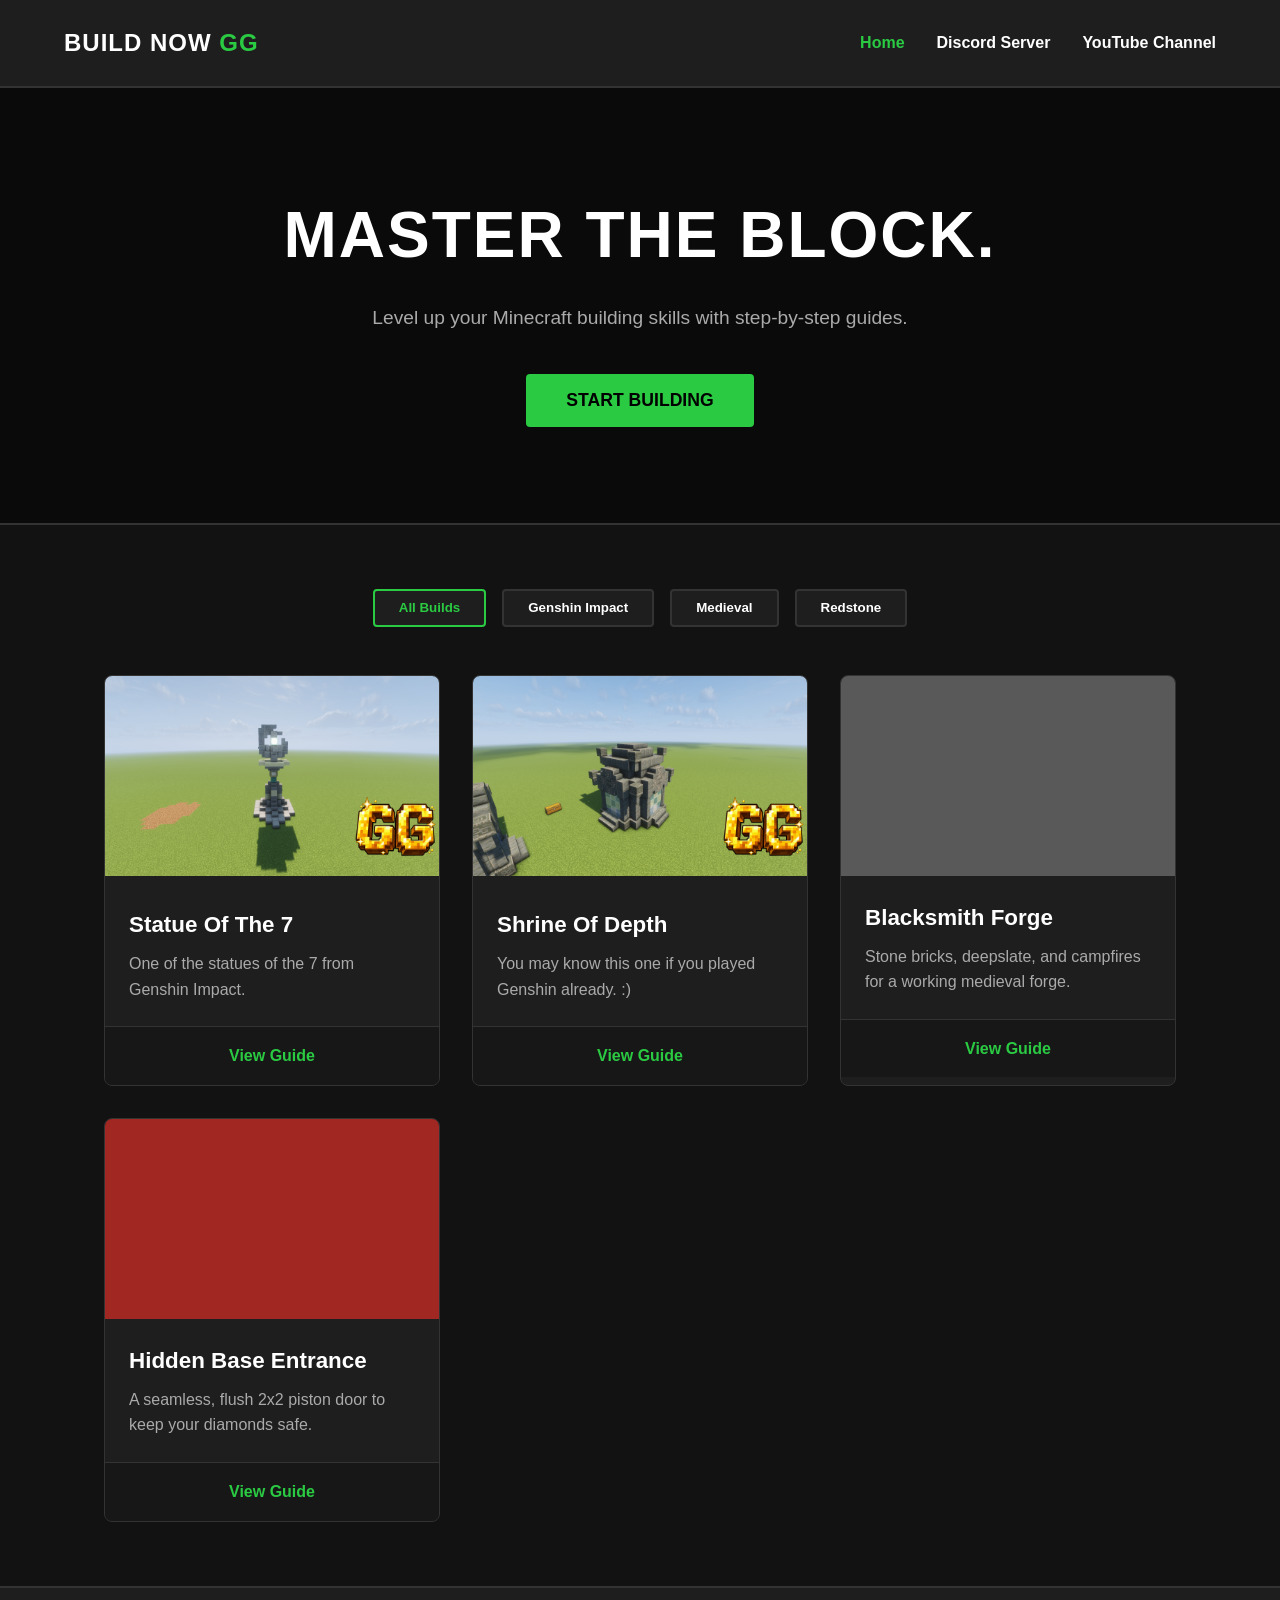
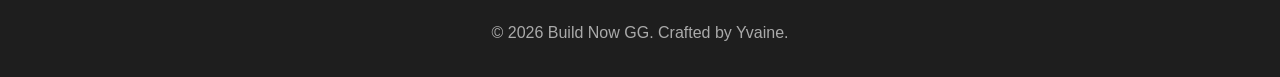
==== index.html @ 8d0ab81d "Update index.html" ====
<!DOCTYPE html>
<html lang="en">
<head>
    <meta charset="UTF-8">
    <meta name="viewport" content="width=device-width, initial-scale=1.0">
    <title>Build Now GG | Minecraft Building Tutorials</title>
    <link rel="stylesheet" href="style.css">
    <link rel="icon" type="image/x-icon" href="BuildNowGG.png">
</head>
<body>
    <nav class="navbar">
        <div class="logo">Build Now <span>GG</span></div>
        <ul class="nav-links">
            <li><a href="index.html" class="active">Home</a></li>
            <li><a href="https://discord.gg/My26Dhz4Dv">Discord Server</a></li>
            <li><a href="https://www.youtube.com/@Yvaine_Main">YouTube Channel</a></li>
        </ul>
    </nav>

    <header class="hero">
        <h1>Master the Block.</h1>
        <p>Level up your Minecraft building skills with step-by-step guides.</p>
        <button class="cta-btn">Start Building</button>
    </header>

    <main class="content">
        <!-- Filter Buttons -->
        <div class="filter-container">
            <button class="filter-btn active" data-filter="all">All Builds</button>
            <button class="filter-btn" data-filter="genshin_impact">Genshin Impact</button>
            <button class="filter-btn" data-filter="medieval">Medieval</button>
            <button class="filter-btn" data-filter="redstone">Redstone</button>
        </div>

        <!-- Tutorial Grid -->
        <div class="tutorial-grid">
            <div class="card" data-category="genshin_impact">
                <img src="Builds/StatueOfThe7/Done.png" class="card-img">
                <h3>Statue Of The 7</h3>
                <p>One of the statues of the 7 from Genshin Impact.</p>
                <a href="Statue_Of_The_7.html" class="read-more">View Guide</a>
            </div>

            <div class="card" data-category="genshin_impact">
                <img src="Builds/Shrine Of Depth/Done.png" class="card-img">
                <h3>Shrine Of Depth</h3>
                <p>You may know this one if you played Genshin already. :)</p>
                <a href="Shrine_Of_Depth.html" class="read-more">View Guide</a>
            </div>

            <div class="card" data-category="medieval">
                <div class="card-img" style="background-color: #595959;"></div>
                <h3>Blacksmith Forge</h3>
                <p>Stone bricks, deepslate, and campfires for a working medieval forge.</p>
                <a href="404.html" class="read-more">View Guide</a>
            </div>

            <div class="card" data-category="redstone">
                <div class="card-img" style="background-color: #a12722;"></div>
                <h3>Hidden Base Entrance</h3>
                <p>A seamless, flush 2x2 piston door to keep your diamonds safe.</p>
                <a href="404.html" class="read-more">View Guide</a>
            </div>
        </div>
    </main>

    <footer>
        <p>&copy; 2026 Build Now GG. Crafted by Yvaine.</p>
    </footer>

    <script src="script.js"></script>
</body>
</html>
---- style.css ----
:root {
    --bg-color: #121212;
    --surface-color: #1e1e1e;
    --text-main: #ffffff;
    --text-muted: #aaaaaa;
    --accent-color: #2bca43; /* Minecraft Green */
    --accent-hover: #22a335;
    --border-color: #333333;
}

* {
    margin: 0;
    padding: 0;
    box-sizing: border-box;
    font-family: 'Segoe UI', Tahoma, Geneva, Verdana, sans-serif;
}

body {
    background-color: var(--bg-color);
    color: var(--text-main);
    line-height: 1.6;
}

/* Navigation */
.navbar {
    display: flex;
    justify-content: space-between;
    align-items: center;
    padding: 1.5rem 5%;
    background-color: var(--surface-color);
    border-bottom: 2px solid var(--border-color);
}

.logo {
    font-size: 1.5rem;
    font-weight: 800;
    text-transform: uppercase;
    letter-spacing: 1px;
}

.logo span {
    color: var(--accent-color);
}

.nav-links {
    display: flex;
    list-style: none;
    gap: 2rem;
}

.nav-links a {
    color: var(--text-main);
    text-decoration: none;
    font-weight: 600;
    transition: color 0.2s ease;
}

.nav-links a:hover, .nav-links a.active {
    color: var(--accent-color);
}

/* Hero Section */
.hero {
    text-align: center;
    padding: 6rem 2rem;
    background-color: #0a0a0a;
    border-bottom: 2px solid var(--border-color);
}

.hero h1 {
    font-size: 4rem;
    margin-bottom: 1rem;
    text-transform: uppercase;
    letter-spacing: 2px;
}

.hero p {
    font-size: 1.2rem;
    color: var(--text-muted);
    margin-bottom: 2.5rem;
}

.cta-btn {
    background-color: var(--accent-color);
    color: #000;
    border: none;
    padding: 1rem 2.5rem;
    font-size: 1.1rem;
    font-weight: 800;
    border-radius: 4px;
    cursor: pointer;
    transition: background-color 0.2s ease, transform 0.1s ease;
    text-transform: uppercase;
}

.cta-btn:hover {
    background-color: var(--accent-hover);
    transform: translateY(-2px);
}

/* Main Content & Filters */
.content {
    padding: 4rem 5%;
    max-width: 1200px;
    margin: 0 auto;
}

.filter-container {
    display: flex;
    gap: 1rem;
    margin-bottom: 3rem;
    justify-content: center;
    flex-wrap: wrap;
}

.filter-btn {
    background-color: var(--surface-color);
    color: var(--text-main);
    border: 2px solid var(--border-color);
    padding: 0.6rem 1.5rem;
    border-radius: 4px;
    cursor: pointer;
    font-weight: 600;
    transition: all 0.2s ease;
}

.filter-btn.active, .filter-btn:hover {
    border-color: var(--accent-color);
    color: var(--accent-color);
}

/* Tutorial Grid */
.tutorial-grid {
    display: grid;
    grid-template-columns: repeat(auto-fit, minmax(320px, 1fr));
    gap: 2rem;
}

.card {
    background-color: var(--surface-color);
    border-radius: 8px;
    overflow: hidden;
    border: 1px solid var(--border-color);
    transition: transform 0.2s ease, box-shadow 0.2s ease;
}

.card:hover {
    transform: translateY(-5px);
    box-shadow: 0 8px 20px rgba(43, 202, 67, 0.15);
}

.card-img {
    height: 200px;
    width: 100%;
}

.card h3 {
    padding: 1.5rem 1.5rem 0.5rem;
    font-size: 1.4rem;
}

.card p {
    padding: 0 1.5rem 1.5rem;
    color: var(--text-muted);
}

.read-more {
    display: block;
    padding: 1rem 1.5rem;
    background-color: #171717;
    color: var(--accent-color);
    text-decoration: none;
    font-weight: 700;
    text-align: center;
    border-top: 1px solid var(--border-color);
    transition: background-color 0.2s ease;
}

.read-more:hover {
    background-color: #222222;
}

/* Footer */
footer {
    text-align: center;
    padding: 2rem;
    background-color: var(--surface-color);
    color: var(--text-muted);
    border-top: 2px solid var(--border-color);
}

/* Responsive adjustments for phones */
@media (max-width: 768px) {
    .navbar {
        flex-direction: column;
        gap: 1rem;
    }
    
    .hero h1 {
        font-size: 2.5rem;
    }
}

/* Tutorial Page Layout Styles */
.tutorial-page {
    max-width: 900px;
}

.breadcrumb {
    color: var(--text-muted);
    margin-bottom: 2rem;
    font-size: 0.9rem;
}

.breadcrumb a {
    color: var(--accent-color);
    text-decoration: none;
}

.tutorial-header {
    text-align: left;
    background: none;
    padding: 0 0 2rem 0;
    border-bottom: 1px solid var(--border-color);
    margin-bottom: 2rem;
}

.tutorial-header h1 {
    font-size: 2.8rem;
    margin-bottom: 0.5rem;
}

.tutorial-meta {
    display: flex;
    gap: 1rem;
    margin-top: 1rem;
    flex-wrap: wrap;
}

.badge {
    background-color: var(--surface-color);
    border: 1px solid var(--border-color);
    padding: 0.3rem 0.8rem;
    border-radius: 4px;
    font-size: 0.85rem;
    font-weight: 600;
    color: var(--accent-color);
}

.materials-box {
    background-color: var(--surface-color);
    border: 1px solid var(--border-color);
    border-radius: 8px;
    padding: 1.5rem;
    margin-bottom: 3rem;
}

.materials-box h2 {
    font-size: 1.2rem;
    margin-bottom: 1rem;
    color: var(--text-main);
}

.materials-box ul {
    list-style-type: none;
    display: grid;
    grid-template-columns: repeat(auto-fit, minmax(200px, 1fr));
    gap: 0.8rem;
}

.materials-box li {
    color: var(--text-muted);
    font-weight: 500;
}

.steps-container {
    display: flex;
    flex-direction: column;
    gap: 2.5rem;
}

.step-card {
    background-color: var(--surface-color);
    border: 1px solid var(--border-color);
    border-radius: 8px;
    overflow: hidden;
    display: flex;
    flex-direction: column;
}

.step-number {
    background-color: var(--accent-color);
    color: #000;
    font-weight: 800;
    padding: 0.5rem 1.5rem;
    font-size: 0.9rem;
    letter-spacing: 1px;
    text-transform: uppercase;
    align-self: flex-start;
    border-bottom-right-radius: 6px;
}

.step-content {
    padding: 1.5rem;
}

.step-content h3 {
    font-size: 1.3rem;
    margin-bottom: 0.8rem;
}

.step-content p {
    color: var(--text-muted);
    margin-bottom: 1.5rem;
}

.step-img-placeholder {
    width: 100%;
    height: 300px;
    background-color: #181818;
    border: 2px dashed var(--border-color);
    border-radius: 6px;
    display: flex;
    align-items: center;
    justify-content: center;
    color: var(--text-muted);
    font-weight: 600;
}

/* When you add real images later, replace the placeholder div with an <img> tag and use this class */
.step-img {
    width: 100%;
    height: auto;
    border-radius: 6px;
    border: 1px solid var(--border-color);
}
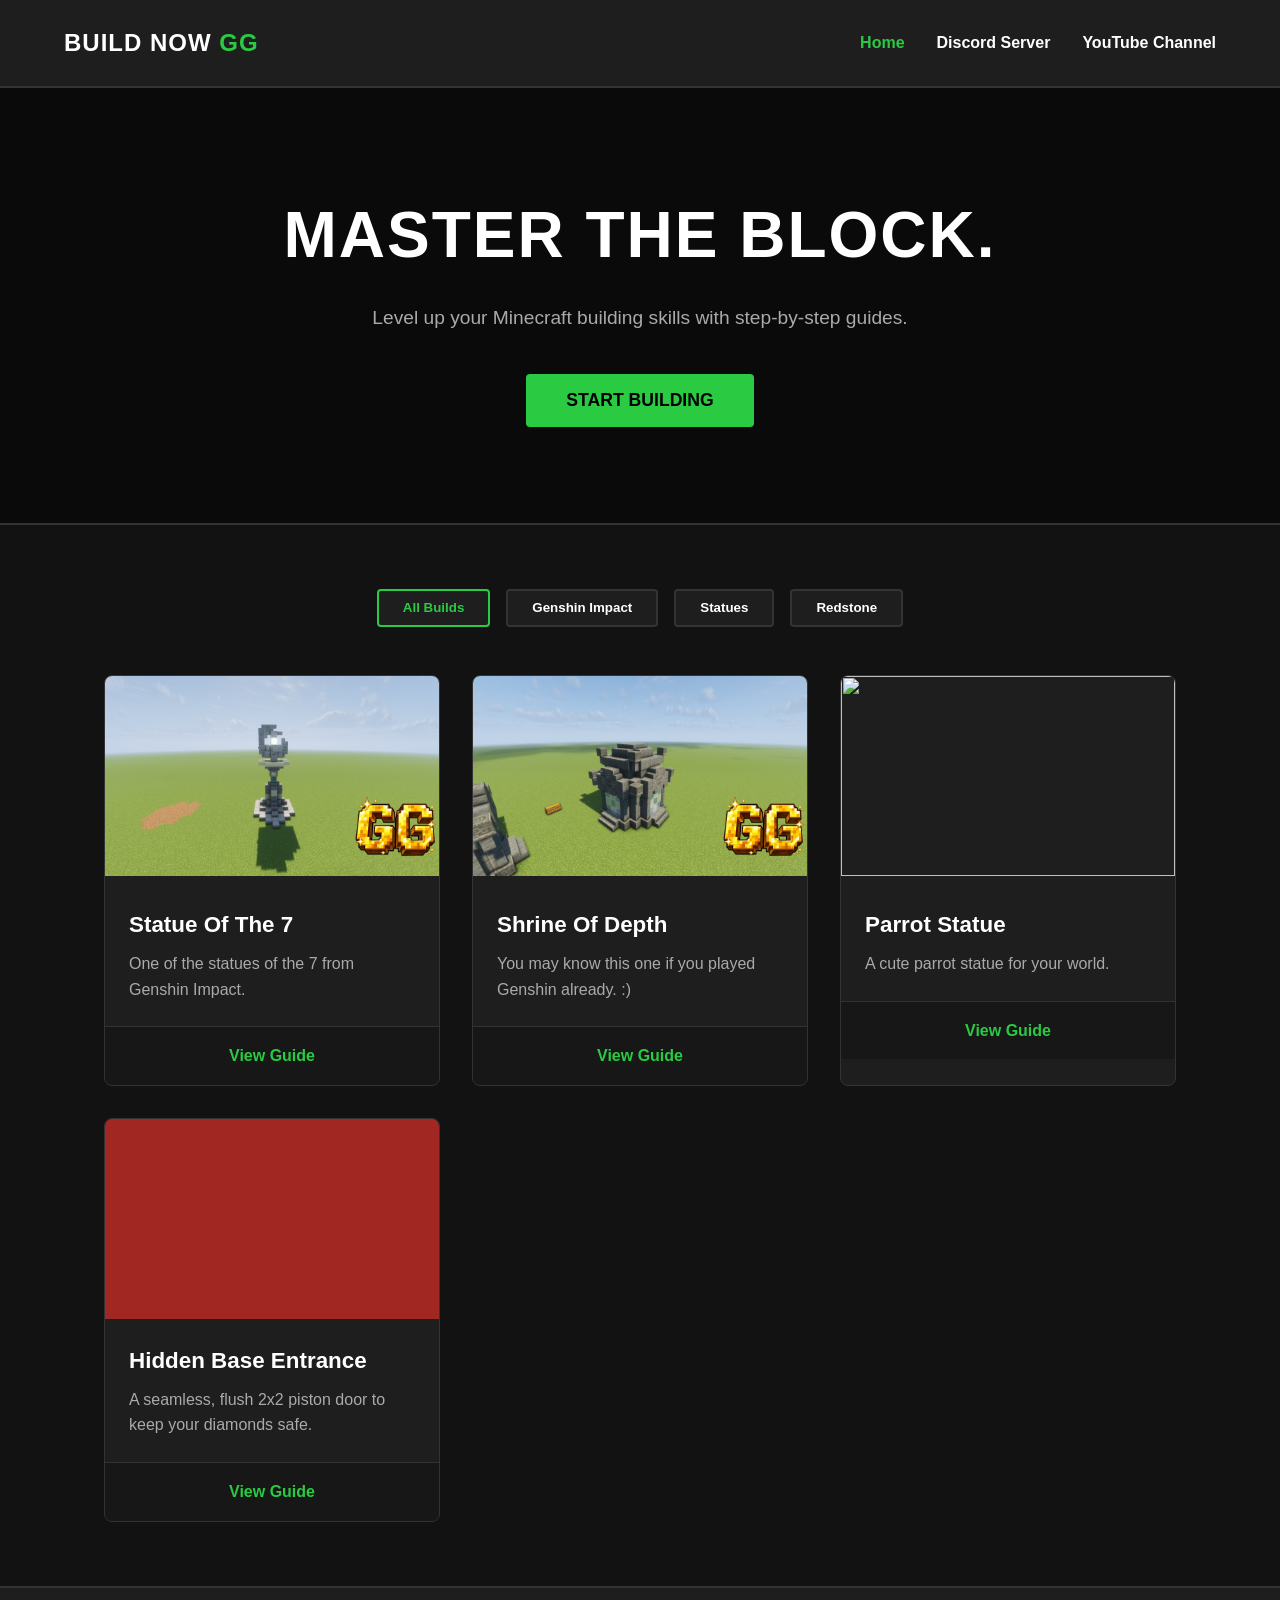
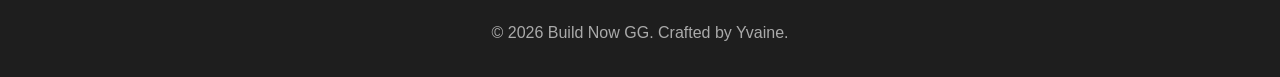
==== commit c0475280: "Update index.html" ====
--- a/index.html
+++ b/index.html
@@ -28,7 +28,7 @@
         <div class="filter-container">
             <button class="filter-btn active" data-filter="all">All Builds</button>
             <button class="filter-btn" data-filter="genshin_impact">Genshin Impact</button>
-            <button class="filter-btn" data-filter="medieval">Medieval</button>
+            <button class="filter-btn" data-filter="statues">Statues</button>
             <button class="filter-btn" data-filter="redstone">Redstone</button>
         </div>
 
@@ -48,11 +48,11 @@
                 <a href="Shrine_Of_Depth.html" class="read-more">View Guide</a>
             </div>
 
-            <div class="card" data-category="medieval">
-                <div class="card-img" style="background-color: #595959;"></div>
-                <h3>Blacksmith Forge</h3>
-                <p>Stone bricks, deepslate, and campfires for a working medieval forge.</p>
-                <a href="404.html" class="read-more">View Guide</a>
+            <div class="card" data-category="statues">
+                <img src="Builds/parrot_statue/Done.png" class="card-img">
+                <h3>Parrot Statue</h3>
+                <p>A cute parrot statue for your world.</p>
+                <a href="parrot_statue.html" class="read-more">View Guide</a>
             </div>
 
             <div class="card" data-category="redstone">
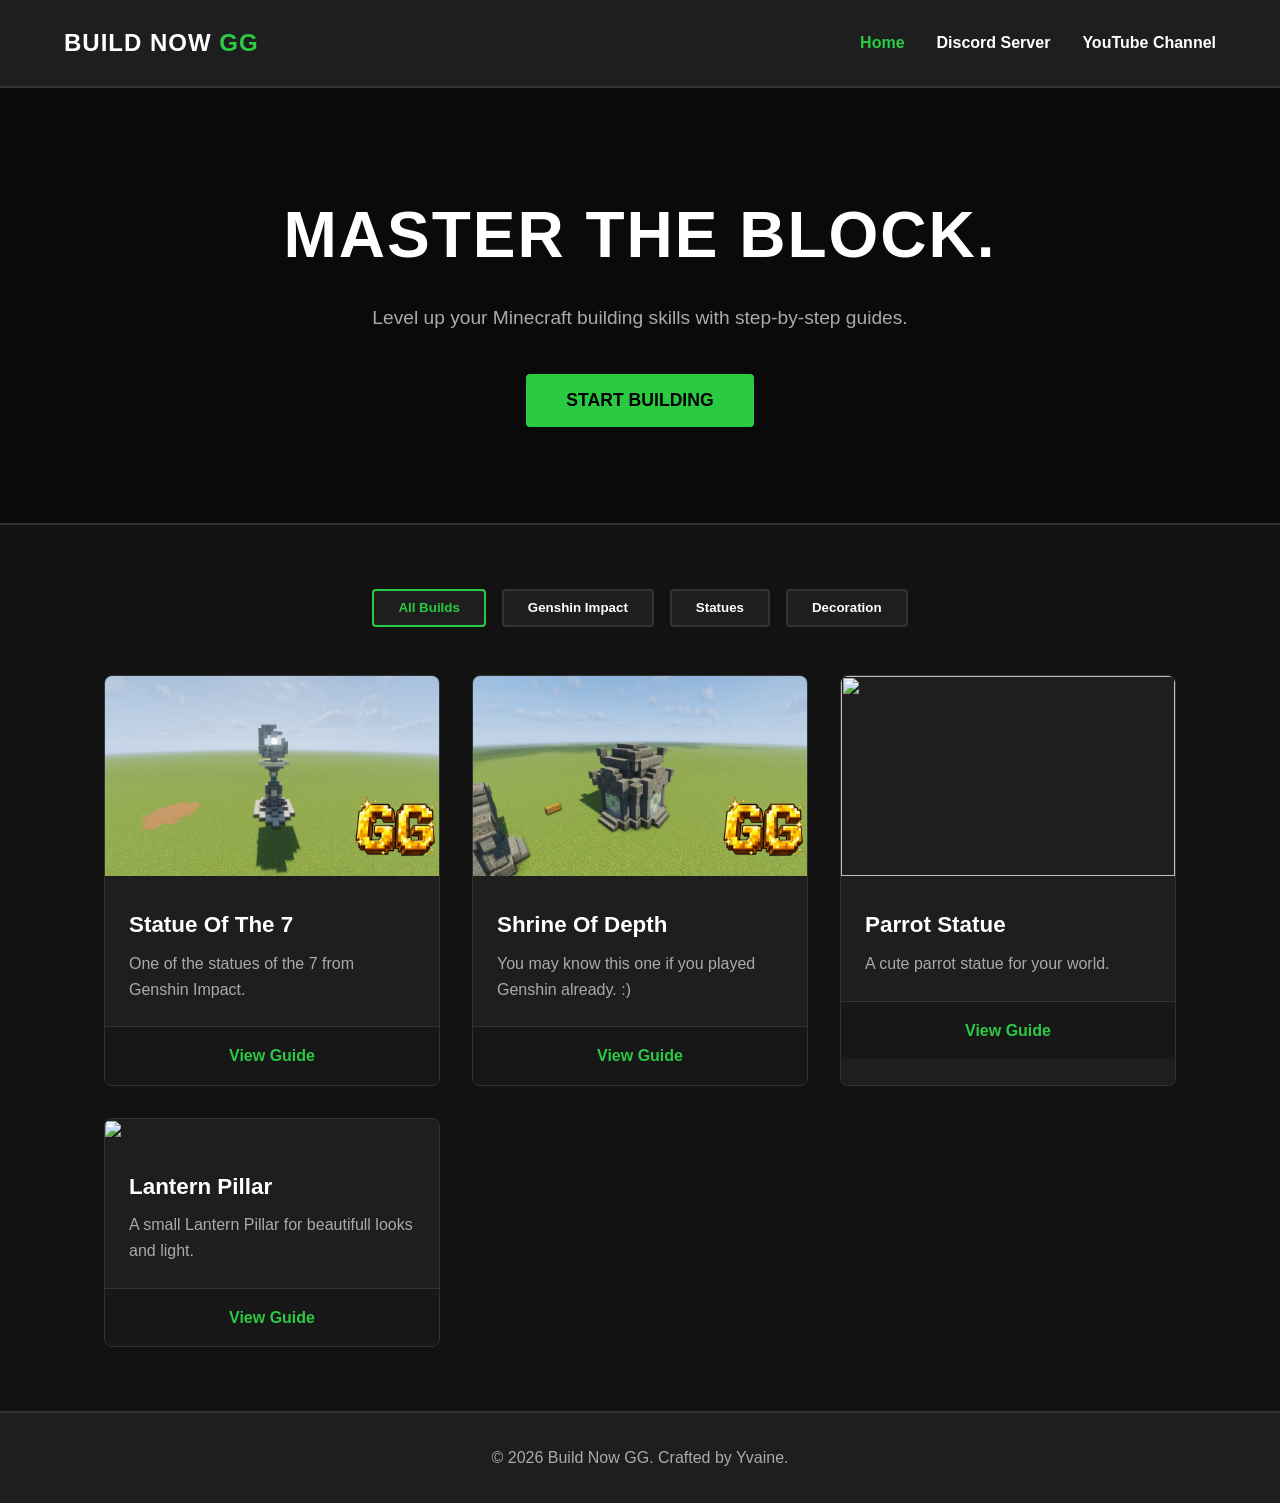
==== commit bb9f3d0b: "Update index.html" ====
--- a/index.html
+++ b/index.html
@@ -29,7 +29,7 @@
             <button class="filter-btn active" data-filter="all">All Builds</button>
             <button class="filter-btn" data-filter="genshin_impact">Genshin Impact</button>
             <button class="filter-btn" data-filter="statues">Statues</button>
-            <button class="filter-btn" data-filter="redstone">Redstone</button>
+            <button class="filter-btn" data-filter="decoration">Decoration</button>
         </div>
 
         <!-- Tutorial Grid -->
@@ -55,11 +55,11 @@
                 <a href="parrot_statue.html" class="read-more">View Guide</a>
             </div>
 
-            <div class="card" data-category="redstone">
-                <div class="card-img" style="background-color: #a12722;"></div>
-                <h3>Hidden Base Entrance</h3>
-                <p>A seamless, flush 2x2 piston door to keep your diamonds safe.</p>
-                <a href="404.html" class="read-more">View Guide</a>
+            <div class="card" data-category="decoration">
+                <img src="Builds/Lantern_Pillar/Done.png">
+                <h3>Lantern Pillar</h3>
+                <p>A small Lantern Pillar for beautifull looks and light.</p>
+                <a href="Lantern_Pillar.html" class="read-more">View Guide</a>
             </div>
         </div>
     </main>
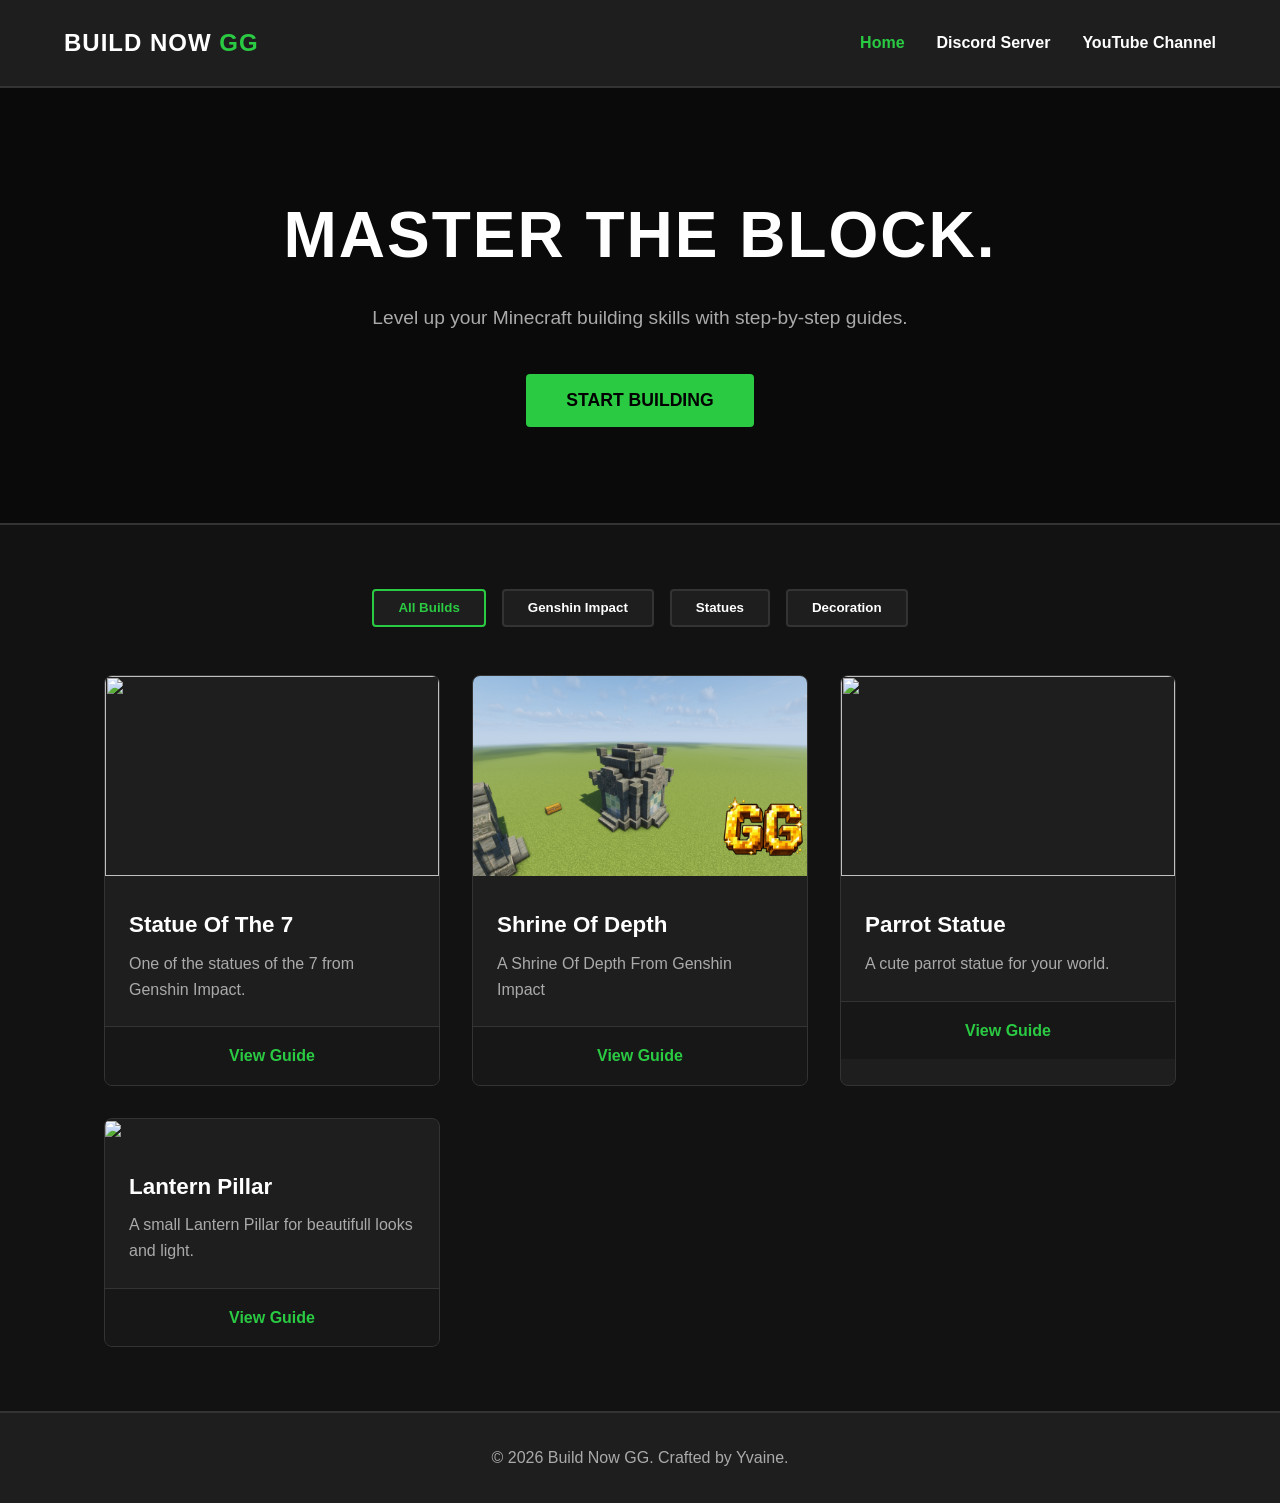
==== commit 335e41f9: "Update index.html" ====
--- a/index.html
+++ b/index.html
@@ -44,7 +44,7 @@
             <div class="card" data-category="genshin_impact">
                 <img src="Builds/Shrine Of Depth/Done.png" class="card-img">
                 <h3>Shrine Of Depth</h3>
-                <p>You may know this one if you played Genshin already. :)</p>
+                <p>A Shrine Of Depth From Genshin Impact</p>
                 <a href="Shrine_Of_Depth.html" class="read-more">View Guide</a>
             </div>
 
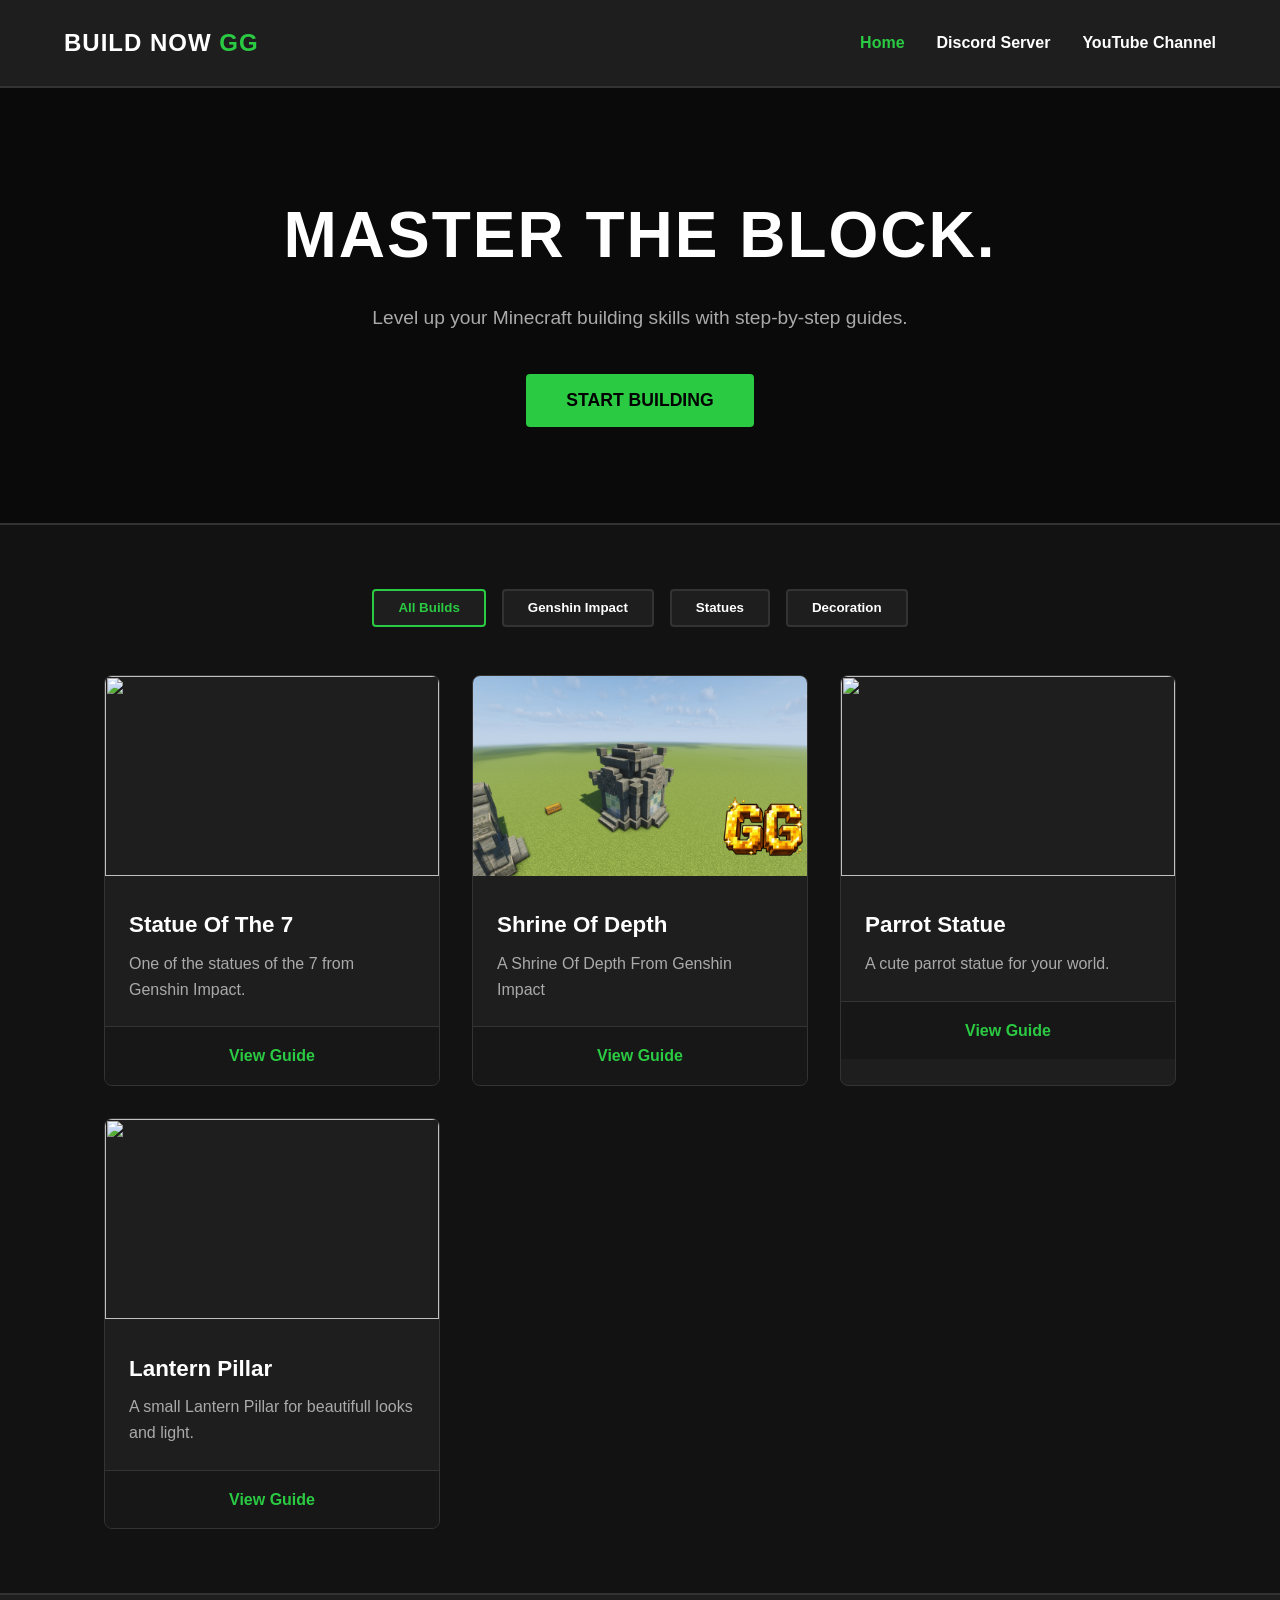
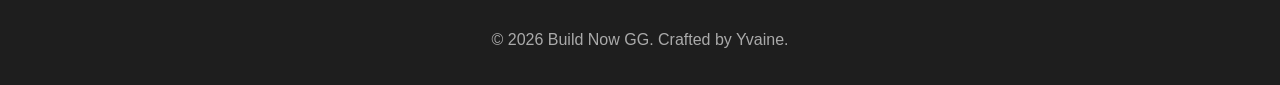
==== commit e79f7e1b: "fixed the preview" ====
--- a/index.html
+++ b/index.html
@@ -56,7 +56,7 @@
             </div>
 
             <div class="card" data-category="decoration">
-                <img src="Builds/Lantern_Pillar/Done.png">
+                <img src="Builds/Lantern_Pillar/Done.png" class="card-img">
                 <h3>Lantern Pillar</h3>
                 <p>A small Lantern Pillar for beautifull looks and light.</p>
                 <a href="Lantern_Pillar.html" class="read-more">View Guide</a>
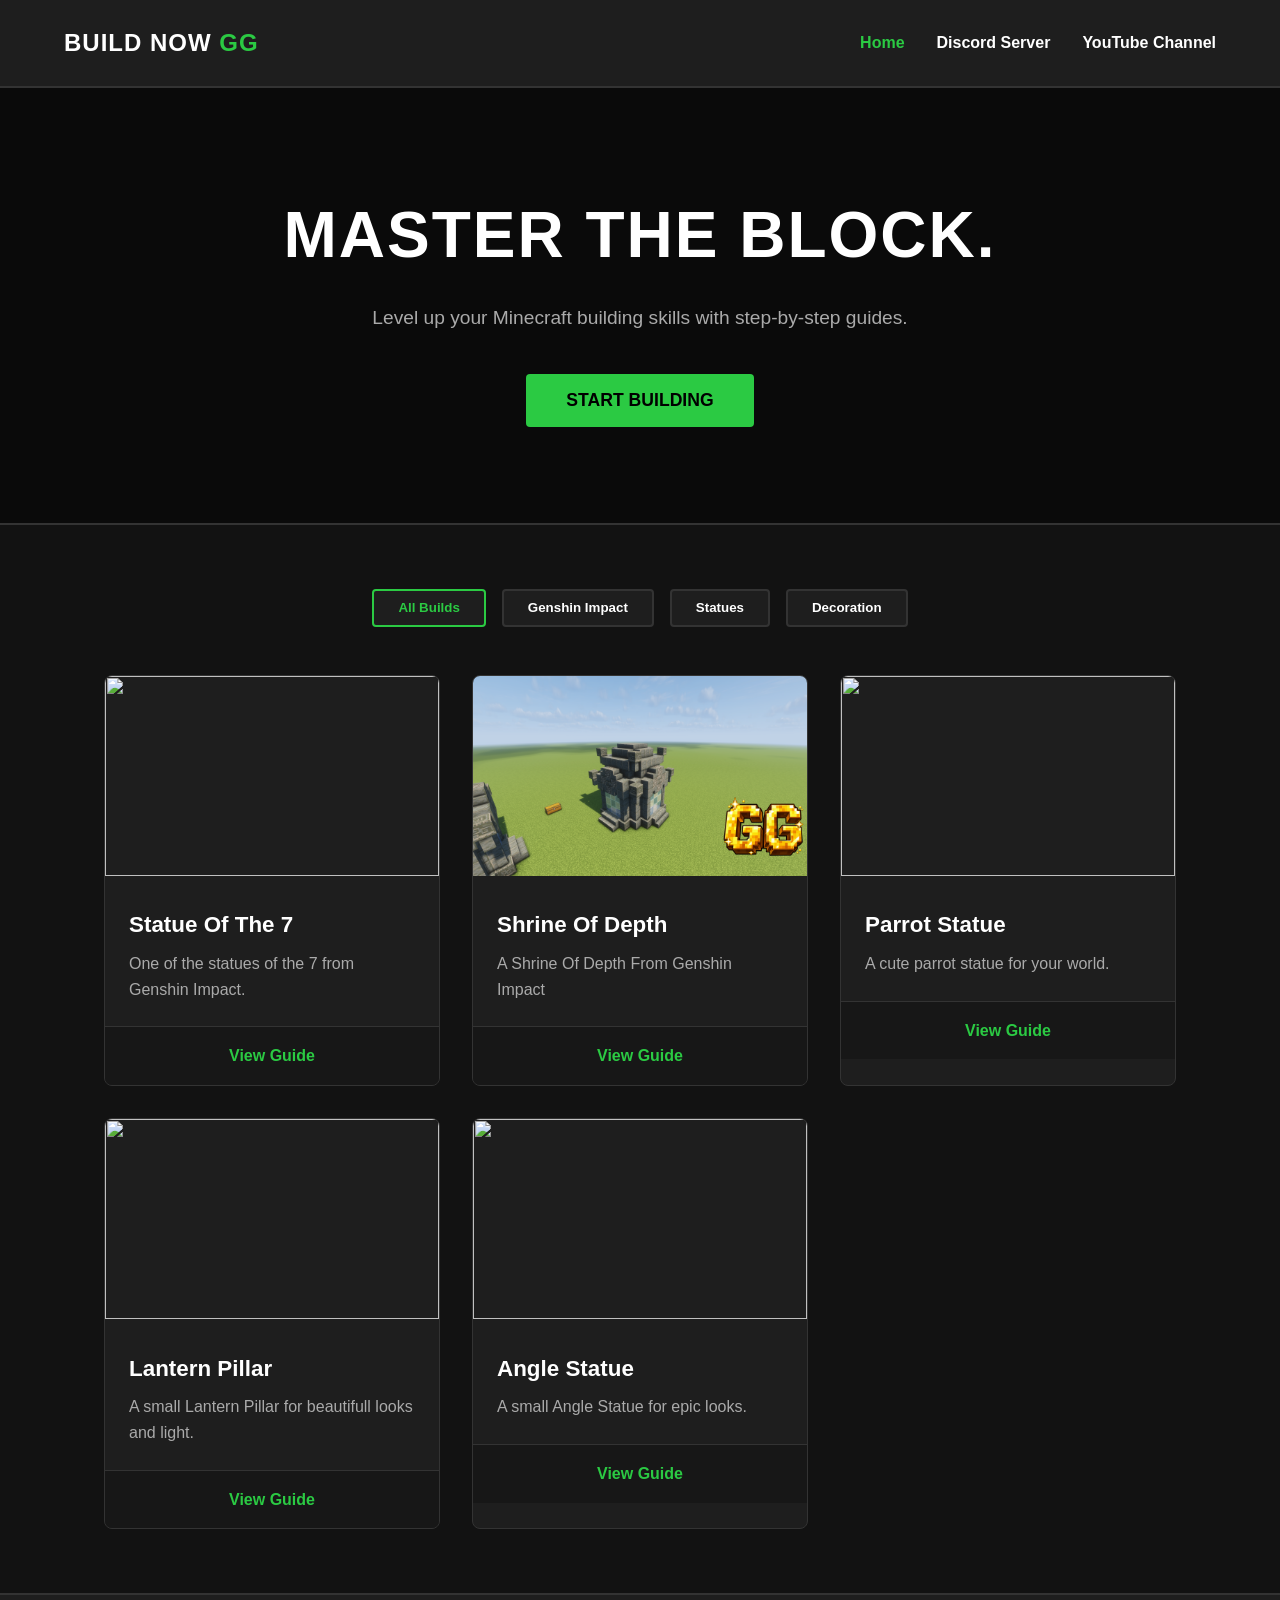
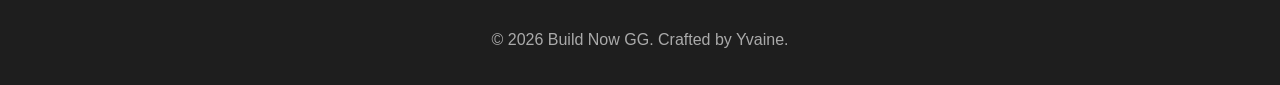
==== commit 097c6f34: "Update index.html" ====
--- a/index.html
+++ b/index.html
@@ -61,6 +61,13 @@
                 <p>A small Lantern Pillar for beautifull looks and light.</p>
                 <a href="Lantern_Pillar.html" class="read-more">View Guide</a>
             </div>
+
+            <div class="card" data-category="statues">
+                <img src="Builds/Anfle_Statue/Done.png" class="card-img">
+                <h3>Angle Statue</h3>
+                <p>A small Angle Statue for epic looks.</p>
+                <a href="Angle_Statue.html" class="read-more">View Guide</a>
+            </div>
         </div>
     </main>
 
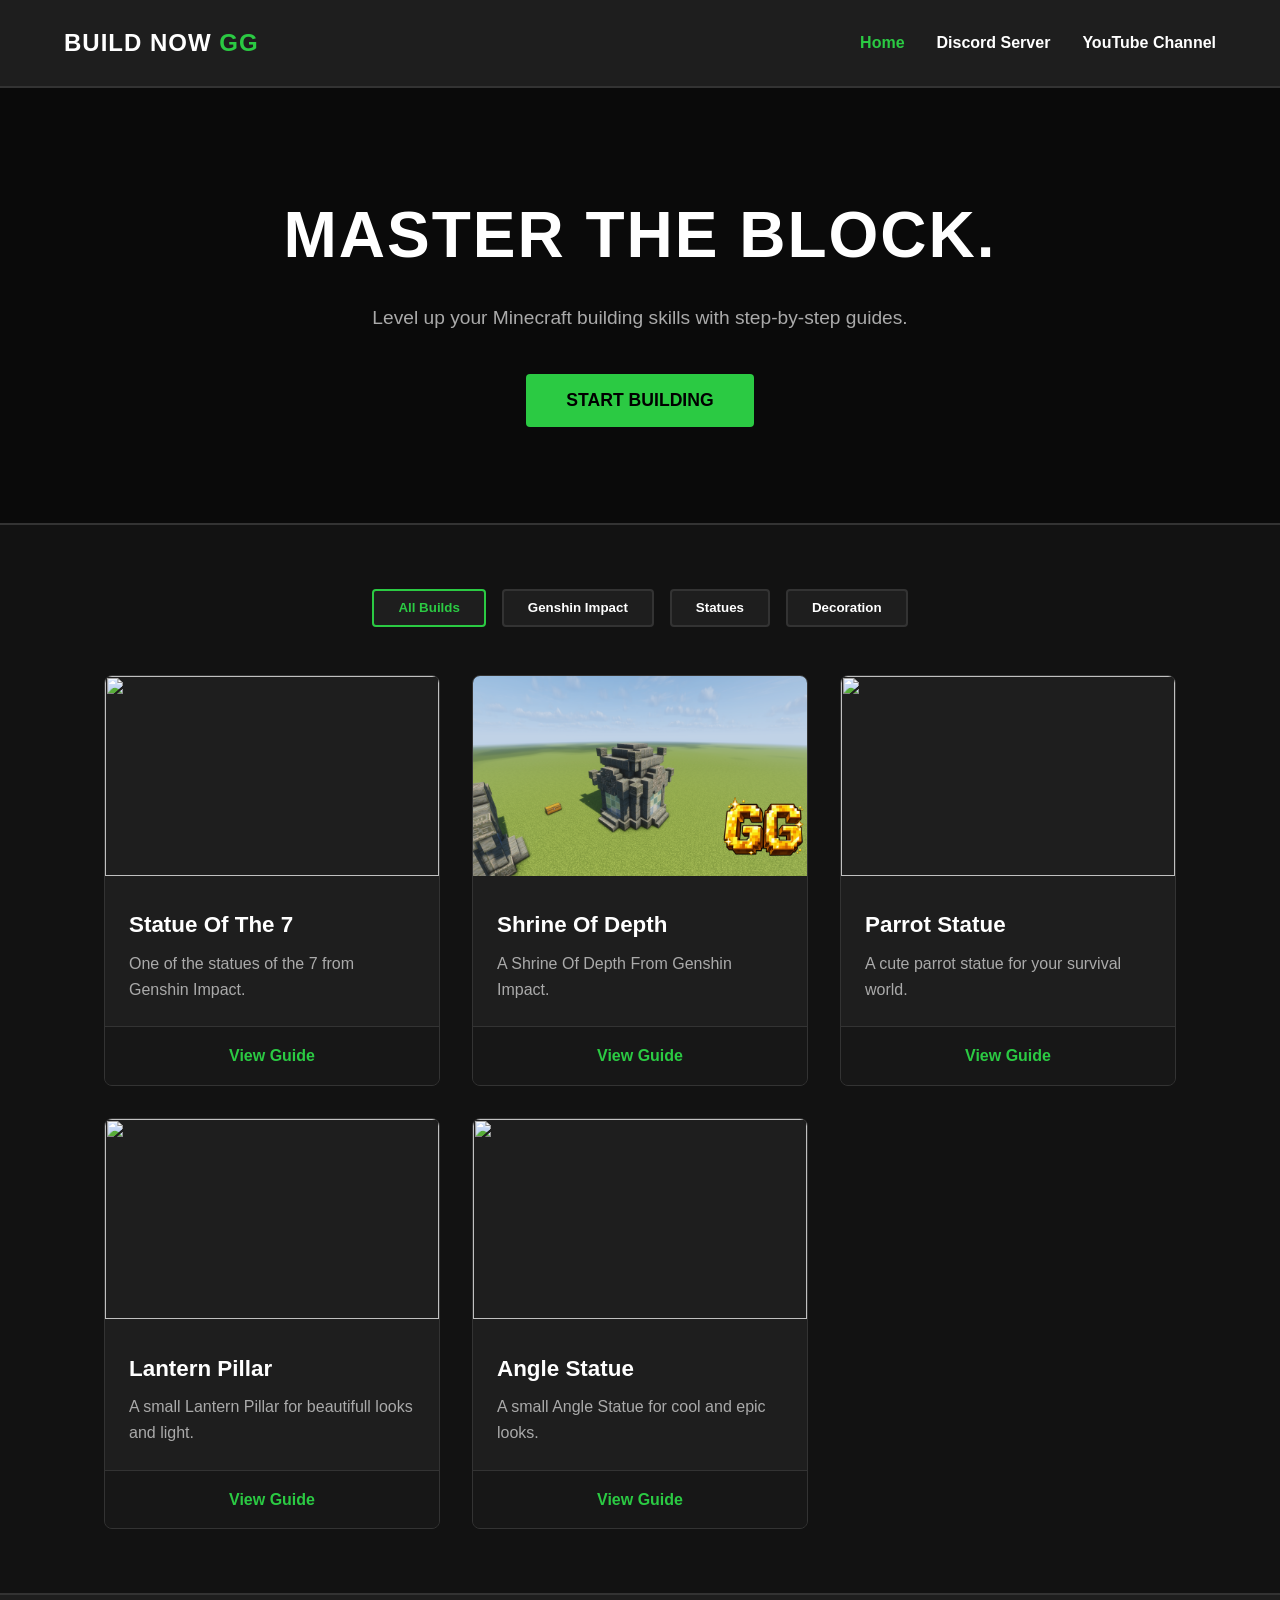
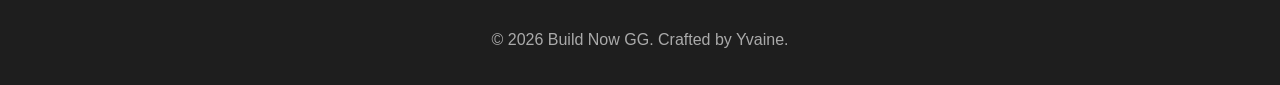
==== commit 62f7bf0e: "Update index.html" ====
--- a/index.html
+++ b/index.html
@@ -44,14 +44,14 @@
             <div class="card" data-category="genshin_impact">
                 <img src="Builds/Shrine Of Depth/Done.png" class="card-img">
                 <h3>Shrine Of Depth</h3>
-                <p>A Shrine Of Depth From Genshin Impact</p>
+                <p>A Shrine Of Depth From Genshin Impact.</p>
                 <a href="Shrine_Of_Depth.html" class="read-more">View Guide</a>
             </div>
 
             <div class="card" data-category="statues">
                 <img src="Builds/parrot_statue/Done.png" class="card-img">
                 <h3>Parrot Statue</h3>
-                <p>A cute parrot statue for your world.</p>
+                <p>A cute parrot statue for your survival world.</p>
                 <a href="parrot_statue.html" class="read-more">View Guide</a>
             </div>
 
@@ -63,9 +63,9 @@
             </div>
 
             <div class="card" data-category="statues">
-                <img src="Builds/Anfle_Statue/Done.png" class="card-img">
+                <img src="Builds/Angle_Statue/Done.png" class="card-img">
                 <h3>Angle Statue</h3>
-                <p>A small Angle Statue for epic looks.</p>
+                <p>A small Angle Statue for cool and epic looks.</p>
                 <a href="Angle_Statue.html" class="read-more">View Guide</a>
             </div>
         </div>
--- a/style.css
+++ b/style.css
@@ -334,3 +334,133 @@
     border-radius: 6px;
     border: 1px solid var(--border-color);
 }
+
+/* Header Action Buttons */
+.action-buttons {
+    display: flex;
+    gap: 1rem;
+    flex-wrap: wrap;
+}
+
+.btn {
+    display: inline-flex;
+    align-items: center;
+    gap: 0.6rem;
+    padding: 0.75rem 1.4rem;
+    border-radius: 6px;
+    font-weight: 700;
+    font-size: 0.95rem;
+    text-decoration: none;
+    text-transform: uppercase;
+    letter-spacing: 0.5px;
+    cursor: pointer;
+    transition: all 0.2s ease;
+    border: none;
+}
+
+.secondary-btn {
+    background-color: var(--surface-color);
+    color: var(--text-main);
+    border: 1px solid var(--border-color);
+}
+
+.secondary-btn:hover {
+    background-color: #262626;
+    border-color: var(--accent-color);
+    color: var(--accent-color);
+    transform: translateY(-2px);
+}
+
+.youtube-btn {
+    background-color: #ff0000;
+    color: #ffffff;
+    box-shadow: 0 4px 12px rgba(255, 0, 0, 0.25);
+}
+
+.youtube-btn:hover {
+    background-color: #cc0000;
+    transform: translateY(-2px);
+    box-shadow: 0 6px 16px rgba(255, 0, 0, 0.4);
+}
+
+/* Smooth Scrolling for Steps */
+html {
+    scroll-behavior: smooth;
+}
+
+/* YouTube Modal Popup Styles */
+.modal {
+    display: none; /* Hidden by default */
+    position: fixed;
+    z-index: 1000;
+    left: 0;
+    top: 0;
+    width: 100%;
+    height: 100%;
+    background-color: rgba(0, 0, 0, 0.85);
+    backdrop-filter: blur(5px);
+    align-items: center;
+    justify-content: center;
+}
+
+.modal-content {
+    background-color: var(--surface-color);
+    border: 1px solid var(--border-color);
+    border-radius: 12px;
+    padding: 2rem 1.5rem 1.5rem;
+    width: 90%;
+    max-width: 800px;
+    position: relative;
+    box-shadow: 0 10px 30px rgba(0, 0, 0, 0.5);
+}
+
+.close-modal {
+    color: var(--text-muted);
+    position: absolute;
+    top: 10px;
+    right: 15px;
+    font-size: 2rem;
+    font-weight: bold;
+    cursor: pointer;
+    transition: color 0.2s ease;
+}
+
+.close-modal:hover {
+    color: var(--text-main);
+}
+
+/* Video Container inside Modal */
+.video-container {
+    position: relative;
+    width: 100%;
+    padding-bottom: 56.25%; /* 16:9 Aspect Ratio */
+    height: 0;
+    overflow: hidden;
+    border-radius: 6px;
+    margin-top: 0.5rem;
+}
+
+.video-container iframe {
+    position: absolute;
+    top: 0;
+    left: 0;
+    width: 100%;
+    height: 100%;
+}
+
+@media (max-width: 768px) {
+    .header-main-content {
+        flex-direction: column;
+        align-items: flex-start;
+    }
+    
+    .action-buttons {
+        width: 100%;
+        flex-direction: column;
+    }
+
+    .btn {
+        width: 100%;
+        justify-content: center;
+    }
+}
